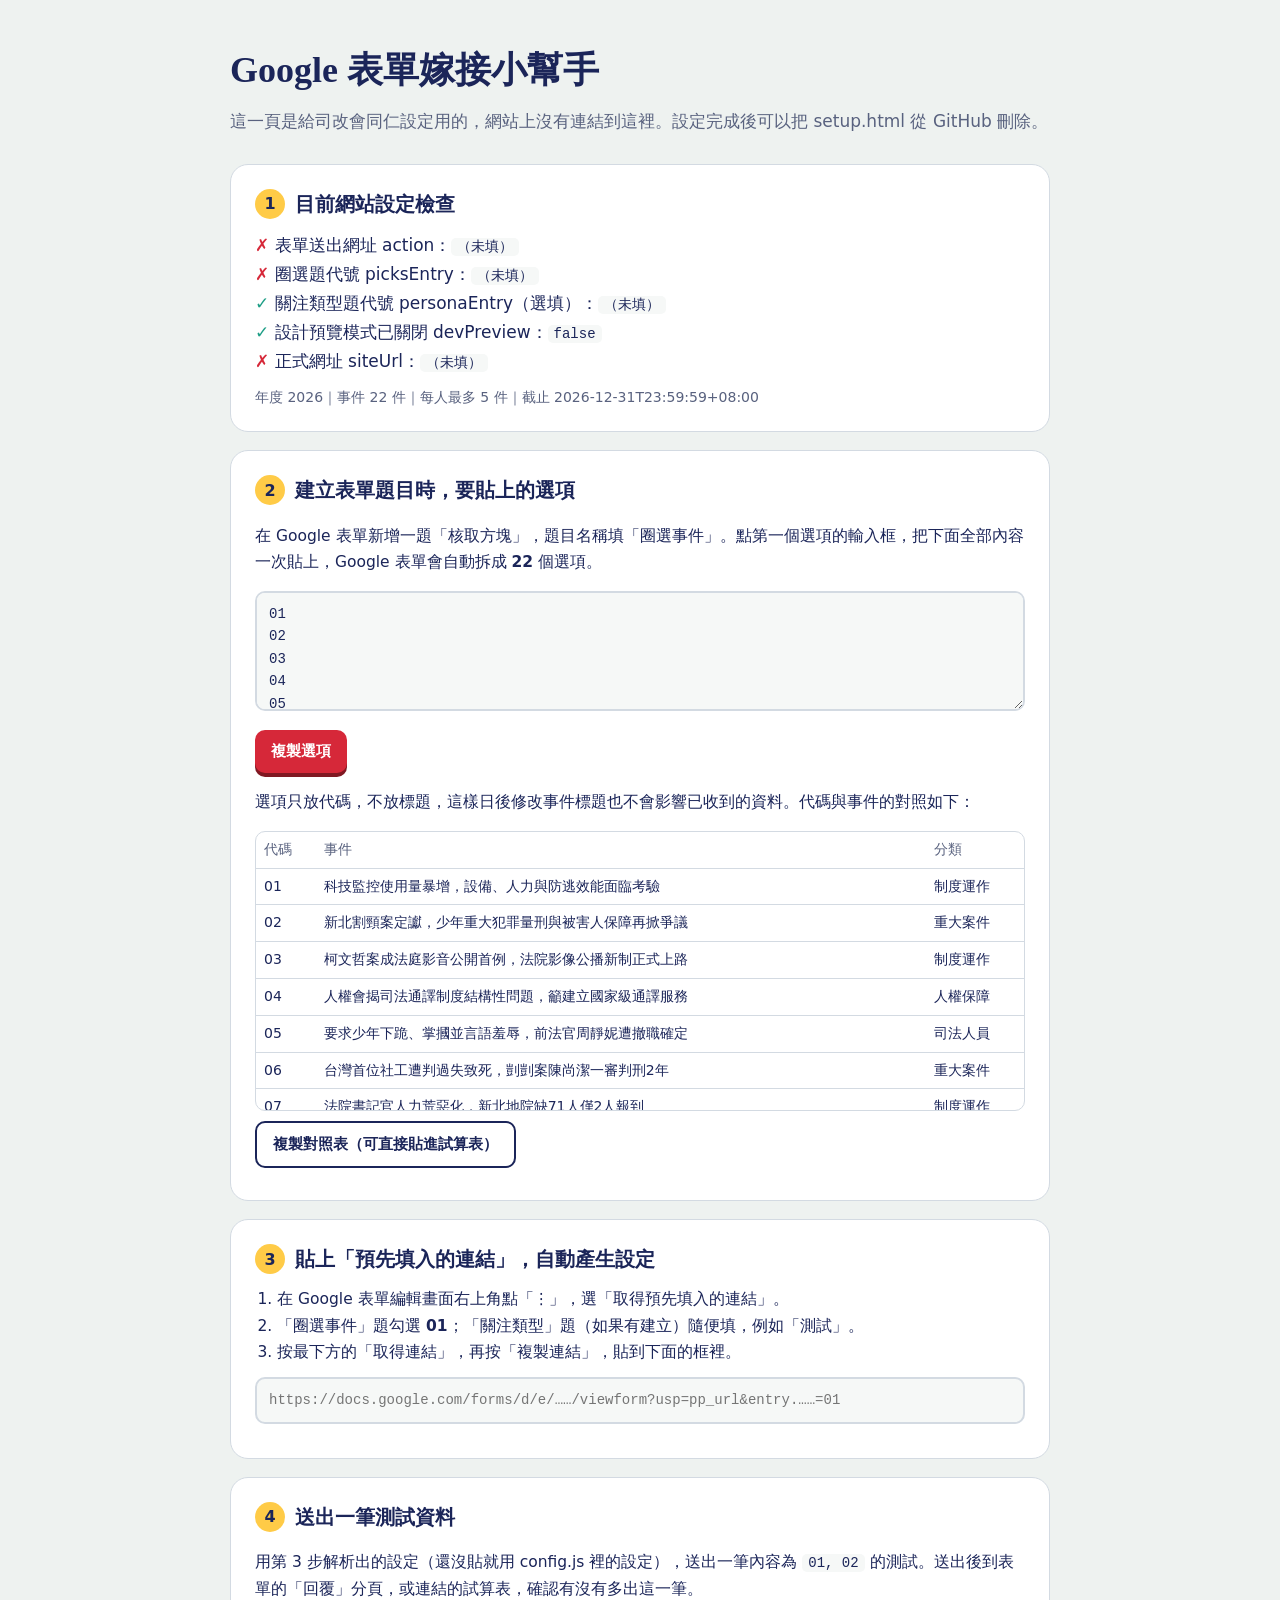
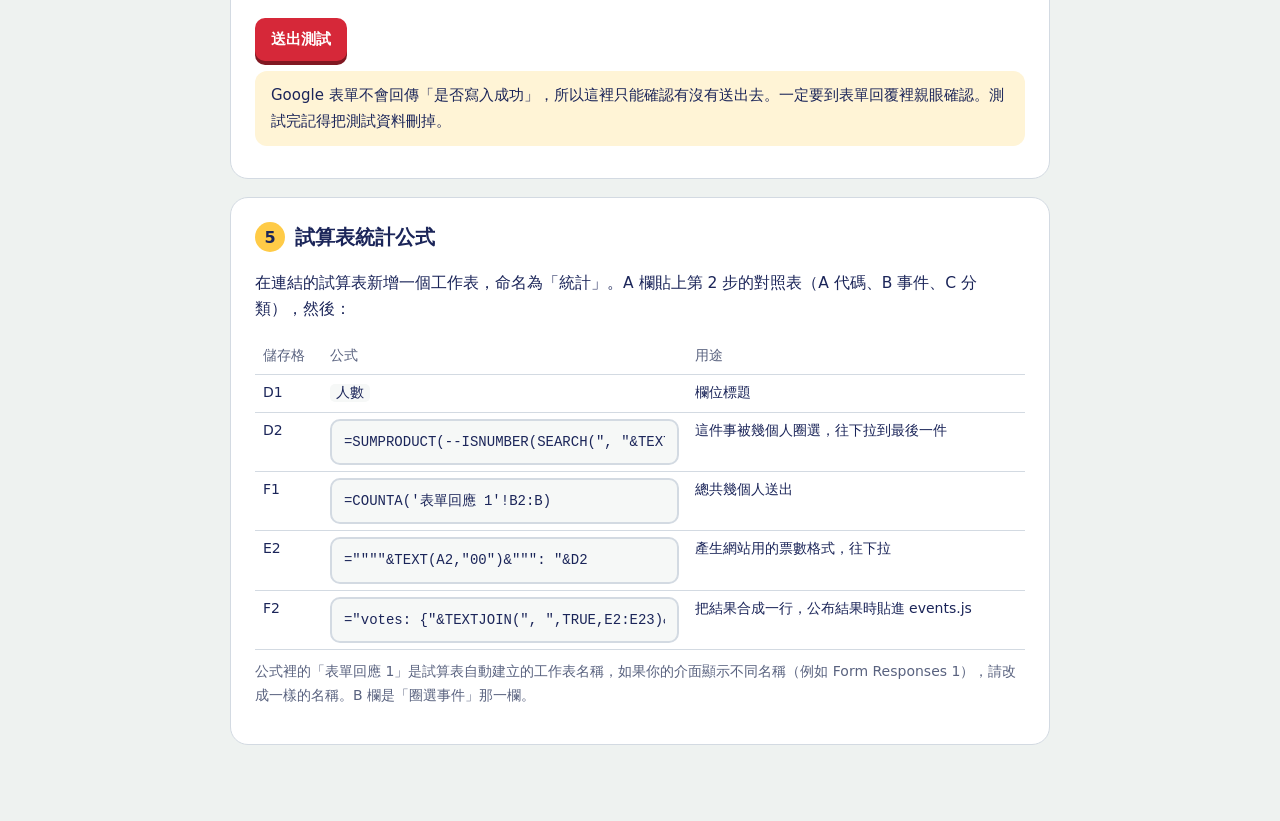
==== setup.html @ 6cf5622e "建置網站" ====
<!DOCTYPE html>
<html lang="zh-Hant-TW">
<head>
<meta charset="UTF-8">
<meta name="viewport" content="width=device-width, initial-scale=1">
<meta name="robots" content="noindex, nofollow">
<title>Google 表單嫁接小幫手（內部使用）</title>
<link rel="stylesheet" href="assets/style.css">
<style>
  body{padding:0 0 60px}
  .wrap{max-width:860px}
  h1{font-family:var(--font-hand);font-size:36px;margin:40px 0 6px}
  .lead{color:var(--muted);margin:0 0 28px}
  .step{background:var(--surface);border:1px solid var(--line);border-radius:18px;padding:22px 24px;margin:0 0 18px}
  .step h2{font-size:20px;margin:0 0 10px;display:flex;gap:10px;align-items:center}
  .step h2 .n{width:30px;height:30px;border-radius:50%;background:var(--sun);display:grid;place-items:center;font-size:16px;flex:none}
  .step p,.step li{font-size:15.5px}
  .step ol{padding-left:1.3em;margin:0 0 12px}
  textarea,input[type=text]{width:100%;font:14px/1.6 ui-monospace,Menlo,Consolas,monospace;border:2px solid var(--line);border-radius:10px;padding:10px 12px;background:var(--surface-2);color:var(--ink)}
  textarea{min-height:120px;resize:vertical}
  .row{display:flex;flex-wrap:wrap;gap:10px;margin:10px 0}
  .ok{color:var(--mint);font-weight:700}
  .bad{color:var(--stamp);font-weight:700}
  table{border-collapse:collapse;width:100%;font-size:14px}
  td,th{border-bottom:1px solid var(--line);padding:6px 8px;text-align:left;vertical-align:top}
  th{color:var(--muted);font-weight:500}
  .scroll{max-height:280px;overflow:auto;border:1px solid var(--line);border-radius:10px}
  code{background:var(--surface-2);padding:1px 6px;border-radius:5px;font-size:14px}
  .warnbox{background:#FFF4D6;border-radius:12px;padding:12px 16px;font-size:15px;margin:10px 0}
</style>
</head>
<body>
<div class="wrap">
  <h1>Google 表單嫁接小幫手</h1>
  <p class="lead">這一頁是給司改會同仁設定用的，網站上沒有連結到這裡。設定完成後可以把 setup.html 從 GitHub 刪除。</p>

  <div class="step">
    <h2><span class="n">1</span>目前網站設定檢查</h2>
    <div id="status"></div>
  </div>

  <div class="step">
    <h2><span class="n">2</span>建立表單題目時，要貼上的選項</h2>
    <p>在 Google 表單新增一題「核取方塊」，題目名稱填「圈選事件」。點第一個選項的輸入框，把下面全部內容一次貼上，Google 表單會自動拆成 <b id="nOpt"></b> 個選項。</p>
    <textarea id="opts" readonly></textarea>
    <div class="row"><button class="btn btn-primary btn-small" data-copy="opts">複製選項</button></div>
    <p>選項只放代碼，不放標題，這樣日後修改事件標題也不會影響已收到的資料。代碼與事件的對照如下：</p>
    <div class="scroll"><table id="codeTable"></table></div>
    <div class="row"><button class="btn btn-ghost btn-small" id="copyTsv">複製對照表（可直接貼進試算表）</button></div>
  </div>

  <div class="step">
    <h2><span class="n">3</span>貼上「預先填入的連結」，自動產生設定</h2>
    <ol>
      <li>在 Google 表單編輯畫面右上角點「⋮」，選「取得預先填入的連結」。</li>
      <li>「圈選事件」題勾選 <b>01</b>；「關注類型」題（如果有建立）隨便填，例如「測試」。</li>
      <li>按最下方的「取得連結」，再按「複製連結」，貼到下面的框裡。</li>
    </ol>
    <input type="text" id="prefill" placeholder="https://docs.google.com/forms/d/e/……/viewform?usp=pp_url&entry.……=01">
    <div id="parsed" style="margin-top:12px"></div>
  </div>

  <div class="step">
    <h2><span class="n">4</span>送出一筆測試資料</h2>
    <p>用第 3 步解析出的設定（還沒貼就用 config.js 裡的設定），送出一筆內容為 <code>01, 02</code> 的測試。送出後到表單的「回覆」分頁，或連結的試算表，確認有沒有多出這一筆。</p>
    <div class="row"><button class="btn btn-primary btn-small" id="testBtn">送出測試</button></div>
    <div id="testResult"></div>
    <div class="warnbox">Google 表單不會回傳「是否寫入成功」，所以這裡只能確認有沒有送出去。一定要到表單回覆裡親眼確認。測試完記得把測試資料刪掉。</div>
  </div>

  <div class="step">
    <h2><span class="n">5</span>試算表統計公式</h2>
    <p>在連結的試算表新增一個工作表，命名為「統計」。A 欄貼上第 2 步的對照表（A 代碼、B 事件、C 分類），然後：</p>
    <table>
      <tr><th>儲存格</th><th>公式</th><th>用途</th></tr>
      <tr><td>D1</td><td><code>人數</code></td><td>欄位標題</td></tr>
      <tr><td>D2</td><td><input type="text" readonly id="f1" style="min-width:300px"></td><td>這件事被幾個人圈選，往下拉到最後一件</td></tr>
      <tr><td>F1</td><td><input type="text" readonly id="f2"></td><td>總共幾個人送出</td></tr>
      <tr><td>E2</td><td><input type="text" readonly id="f3"></td><td>產生網站用的票數格式，往下拉</td></tr>
      <tr><td>F2</td><td><input type="text" readonly id="f4"></td><td>把結果合成一行，公布結果時貼進 events.js</td></tr>
    </table>
    <p style="margin-top:10px;font-size:14px;color:var(--muted)">公式裡的「表單回應 1」是試算表自動建立的工作表名稱，如果你的介面顯示不同名稱（例如 Form Responses 1），請改成一樣的名稱。B 欄是「圈選事件」那一欄。</p>
  </div>
</div>

<div class="toast" id="toast" role="status" aria-live="polite"></div>
<script src="assets/config.js"></script>
<script src="data/events.js"></script>
<script>
(function () {
  const C = window.JRF_CONFIG, Y = C.year, EV = window.JRF_DATA[Y].events;
  const $ = s => document.querySelector(s);
  const esc = s => String(s).replace(/[&<>"]/g, c => ({ "&": "&amp;", "<": "&lt;", ">": "&gt;", '"': "&quot;" }[c]));
  let toastT;
  const toast = m => { const t = $("#toast"); t.textContent = m; t.classList.add("show"); clearTimeout(toastT); toastT = setTimeout(() => t.classList.remove("show"), 2200); };
  async function copy(text) {
    try { await navigator.clipboard.writeText(text); }
    catch (e) { const ta = document.createElement("textarea"); ta.value = text; document.body.appendChild(ta); ta.select(); document.execCommand("copy"); ta.remove(); }
    toast("已複製");
  }

  /* 1. 設定檢查 */
  const f = C.googleForm || {};
  const line = (ok, label, val) => `<div>${ok ? '<span class="ok">✓</span>' : '<span class="bad">✗</span>'} ${label}：<code>${esc(val || "（未填）")}</code></div>`;
  $("#status").innerHTML =
    line(/\/formResponse$/.test(f.action || ""), "表單送出網址 action", f.action) +
    line(/^entry\.\d+$/.test(f.picksEntry || ""), "圈選題代號 picksEntry", f.picksEntry) +
    line(!f.personaEntry || /^entry\.\d+$/.test(f.personaEntry), "關注類型題代號 personaEntry（選填）", f.personaEntry) +
    line(!C.devPreview, "設計預覽模式已關閉 devPreview", String(C.devPreview)) +
    line(!!C.siteUrl, "正式網址 siteUrl", C.siteUrl) +
    `<p style="margin:10px 0 0;font-size:14px;color:var(--muted)">年度 ${Y}｜事件 ${EV.length} 件｜每人最多 ${C.maxPicks} 件｜截止 ${esc(C.deadline)}</p>`;

  /* 2. 選項與對照表 */
  const codes = EV.map(e => e.code);
  $("#opts").value = codes.join("\n");
  $("#nOpt").textContent = codes.length;
  $("#codeTable").innerHTML = `<tr><th>代碼</th><th>事件</th><th>分類</th></tr>` + EV.map(e => `<tr><td>${e.code}</td><td>${esc(e.title)}</td><td>${e.tag}</td></tr>`).join("");
  $("#copyTsv").onclick = () => copy("代碼\t事件\t分類\n" + EV.map(e => `${e.code}\t${e.title}\t${e.tag}`).join("\n"));
  document.querySelectorAll("[data-copy]").forEach(b => b.onclick = () => copy($("#" + b.dataset.copy).value));

  /* 3. 解析預先填入的連結 */
  let parsed = null;
  $("#prefill").addEventListener("input", () => {
    const raw = $("#prefill").value.trim(), out = $("#parsed");
    parsed = null;
    if (!raw) { out.innerHTML = ""; return; }
    if (/forms\.gle\//.test(raw)) { out.innerHTML = `<p class="bad">這是短網址，請貼「取得預先填入的連結」產生的完整網址（docs.google.com 開頭）。</p>`; return; }
    let u; try { u = new URL(raw); } catch (e) { out.innerHTML = `<p class="bad">看起來不是網址，請重新複製。</p>`; return; }
    const m = u.pathname.match(/^(\/forms\/(?:u\/\d+\/)?d\/e\/[^/]+)\//);
    if (!m) { out.innerHTML = `<p class="bad">網址格式不對：要是 docs.google.com/forms/d/e/…… 開頭的連結。如果網址是 /forms/d/（沒有 /e/），那是編輯網址，請改用「取得預先填入的連結」。</p>`; return; }
    const entries = {};
    u.searchParams.forEach((v, k) => { if (/^entry\.\d+$/.test(k)) (entries[k] = entries[k] || []).push(v); });
    const keys = Object.keys(entries);
    const picks = keys.find(k => entries[k].every(v => /^\d{2}$/.test(v)));
    const persona = keys.find(k => k !== picks);
    if (!picks) { out.innerHTML = `<p class="bad">找不到「圈選事件」題的代號。請確認取得連結前有勾選 01。</p>`; return; }
    parsed = { action: u.origin + m[1] + "/formResponse", picksEntry: picks, personaEntry: persona || "" };
    const snippet = `  googleForm: {\n    action: "${parsed.action}",\n    picksEntry: "${parsed.picksEntry}",\n    personaEntry: "${parsed.personaEntry}"\n  }`;
    out.innerHTML = `<p class="ok">解析成功！</p>
      <p>打開 <code>assets/config.js</code>，把 <code>googleForm: { …… }</code> 整段換成下面這段：</p>
      <textarea id="snip" readonly style="min-height:110px">${esc(snippet)}</textarea>
      <div class="row"><button class="btn btn-primary btn-small" id="copySnip">複製設定</button></div>
      ${persona ? "" : `<p style="font-size:14px;color:var(--muted)">沒有找到「關注類型」題，這是選填的，不影響使用。</p>`}`;
    $("#copySnip").onclick = () => copy(snippet);
  });

  /* 4. 測試送出 */
  $("#testBtn").onclick = async () => {
    const cfg = parsed || f;
    const r = $("#testResult");
    if (!cfg.action || !cfg.picksEntry) { r.innerHTML = `<p class="bad">還沒有表單設定，請先完成第 3 步，或在 config.js 填好。</p>`; return; }
    const body = new URLSearchParams();
    body.append(cfg.picksEntry, "01"); body.append(cfg.picksEntry, "02");
    if (cfg.personaEntry) body.append(cfg.personaEntry, "連線測試");
    try {
      await fetch(cfg.action, { method: "POST", mode: "no-cors", body });
      r.innerHTML = `<p class="ok">已送出（${new Date().toLocaleTimeString()}）。請到表單回覆確認有一筆「01, 02」${cfg.personaEntry ? "、關注類型「連線測試」" : ""}。</p>`;
    } catch (e) {
      r.innerHTML = `<p class="bad">送不出去：${esc(e.message)}。請檢查網路，或確認瀏覽器的廣告阻擋外掛沒有擋住 docs.google.com。</p>`;
    }
  };

  /* 5. 試算表公式 */
  const sheet = "'表單回應 1'";
  $("#f1").value = `=SUMPRODUCT(--ISNUMBER(SEARCH(", "&TEXT(A2,"00")&",", ", "&${sheet}!$B$2:$B&",")))`;
  $("#f2").value = `=COUNTA(${sheet}!B2:B)`;
  $("#f3").value = `=""""&TEXT(A2,"00")&""": "&D2`;
  $("#f4").value = `="votes: {"&TEXTJOIN(", ",TRUE,E2:E${EV.length + 1})&"}"`;
  ["f1", "f2", "f3", "f4"].forEach(id => $("#" + id).addEventListener("focus", e => e.target.select()));
})();
</script>
</body>
</html>
---- assets/style.css ----
/* =========================================================
   年度司法大事記｜共用樣式
   ========================================================= */
:root{
  --bg:#EEF2F0; --surface:#FFFFFF; --surface-2:#F6F8F7;
  --ink:#1B2559; --muted:#59627F; --line:#D3DAE2;
  --stamp:#D62839; --stamp-soft:#FBE3E6; --sun:#FFCB47; --mint:#1E9E86; --jrf:#3A5BD9;
  --tag-a:#DDE8FF; --tag-b:#FFE7C2; --tag-c:#D8F3EA; --tag-d:#F1E0FF; --tag-e:#FFDCDC;
  --font-hand:"LXGW WenKai TC","Kaiti TC","DFKai-SB","BiauKai",serif;
  --font-body:"Noto Sans TC","PingFang TC","Microsoft JhengHei",system-ui,sans-serif;
  --max:1120px;
  color-scheme:light;
}

*,*::before,*::after{box-sizing:border-box}
:root{padding-top:env(safe-area-inset-top,0px);padding-bottom:env(safe-area-inset-bottom,0px)}
html{scroll-padding-top:calc(76px + env(safe-area-inset-top,0px))}
body{margin:0;background:var(--bg);color:var(--ink);font-family:var(--font-body);font-size:17px;line-height:1.7;-webkit-font-smoothing:antialiased;min-height:100vh;display:flex;flex-direction:column}
body[data-page="review"]{padding-bottom:110px}
main{flex:1}
img{max-width:100%;display:block}
a{color:inherit}
button{font:inherit;color:inherit;cursor:pointer}
:focus-visible{outline:3px solid var(--sun);outline-offset:3px;border-radius:6px}
.wrap{max-width:var(--max);margin:0 auto;padding:0 20px}

/* ===== 頁首 ===== */
body::before{content:"";position:fixed;inset:0 0 auto;height:env(safe-area-inset-top,0px);z-index:30;background:var(--bg)}
.topbar{position:sticky;top:env(safe-area-inset-top,0px);z-index:20;background:color-mix(in srgb,var(--bg) 88%,transparent);backdrop-filter:blur(10px);border-bottom:1px solid var(--line)}
.topbar .wrap{display:flex;align-items:center;gap:16px;height:64px}
.brand{display:flex;align-items:center;gap:10px;text-decoration:none;font-weight:700;white-space:nowrap}
.brand svg{width:34px;height:34px;flex:none}
.brand small{display:block;font-weight:400;font-size:12px;color:var(--muted);line-height:1.2}
.nav{display:flex;gap:4px;margin-left:auto;overflow-x:auto;scrollbar-width:none}
.nav::-webkit-scrollbar{display:none}
.nav a{text-decoration:none;padding:6px 12px;border-radius:999px;font-size:15px;white-space:nowrap;color:var(--muted)}
.nav a:hover{background:var(--surface);color:var(--ink)}
.nav a[aria-current="page"]{background:var(--ink);color:var(--bg)}

/* ===== 頁面標題 ===== */
.page-head{padding-top:48px;padding-bottom:12px}
.page-title{font-family:var(--font-hand);font-weight:700;font-size:clamp(34px,5vw,52px);line-height:1.2;margin:0 0 10px}
.page-sub{color:var(--muted);margin:0;max-width:40em;font-size:18px}
section{padding:28px 0 56px}
.sec-title{font-family:var(--font-hand);font-size:clamp(26px,3.4vw,34px);font-weight:700;margin:0 0 8px;line-height:1.3}
.sec-sub{color:var(--muted);margin:0 0 22px;max-width:40em}

/* ===== 按鈕 ===== */
.btn{display:inline-flex;align-items:center;justify-content:center;gap:10px;border:0;border-radius:14px;padding:14px 26px;font-weight:700;font-size:18px;text-decoration:none;transition:transform .15s}
.btn:active{transform:translateY(2px)}
.btn-primary{background:var(--stamp);color:#fff;box-shadow:0 4px 0 color-mix(in srgb,var(--stamp) 60%,#000)}
.btn-primary:active{box-shadow:0 2px 0 color-mix(in srgb,var(--stamp) 60%,#000)}
.btn-ghost{background:var(--surface);border:2px solid var(--ink);color:var(--ink)}
.btn-small{padding:9px 16px;font-size:15px;border-radius:10px}
.btn[disabled]{opacity:.45;cursor:not-allowed;transform:none}

/* ===== 「卜」圈選章 ===== */
.stamp-svg{color:var(--stamp)}

/* ===== 首頁 Hero ===== */
.hero{padding:56px 0 40px}
.hero .wrap{display:grid;grid-template-columns:1.1fr .9fr;gap:48px;align-items:center}
.hero h1{font-family:var(--font-hand);font-weight:700;font-size:clamp(38px,5.2vw,62px);line-height:1.12;margin:0 0 20px}
.hero .lead{font-size:19px;color:var(--muted);max-width:30em;margin:0 0 28px}
.hero-meta{display:flex;flex-wrap:wrap;gap:24px;margin:28px 0 0;padding:0;list-style:none;color:var(--muted);font-size:15px}
.hero-meta b{display:block;font-family:var(--font-hand);font-size:28px;color:var(--ink);line-height:1.2}
.ballot{position:relative;background:var(--surface);border-radius:6px;padding:26px 26px 30px;transform:rotate(2deg);box-shadow:0 18px 40px -18px rgba(27,37,89,.35);border:1px solid var(--line)}
.ballot::before{content:"";position:absolute;inset:10px;border:2px solid var(--ink);border-radius:3px;pointer-events:none;opacity:.85}
.ballot-head{text-align:center;font-family:var(--font-hand);font-size:22px;font-weight:700;padding:6px 0 14px;border-bottom:2px solid var(--ink);margin:0 4px 6px}
.ballot-row{display:grid;grid-template-columns:56px 1fr 64px;align-items:center;border-bottom:1px solid var(--line);margin:0 4px;min-height:58px}
.ballot-row span:first-child{font-family:var(--font-hand);font-size:19px;text-align:center}
.ballot-row span:nth-child(2){font-size:15px;padding:0 8px}
.ballot-row .slot{height:58px;border-left:1px solid var(--line);display:grid;place-items:center}
.ballot-row:last-child{border-bottom:0}
.hero-stamp{width:50px;height:50px;animation:drop .6s cubic-bezier(.2,1.6,.4,1) .5s both}
@keyframes drop{0%{transform:scale(2.4) rotate(-25deg);opacity:0}60%{opacity:1}100%{transform:scale(1) rotate(-8deg);opacity:1}}

.how{display:grid;grid-template-columns:repeat(3,1fr);gap:16px;margin:0;padding:0;list-style:none;counter-reset:s}
.how li{background:var(--surface);border-radius:16px;padding:18px 18px 18px 64px;position:relative;counter-increment:s;border:1px solid var(--line)}
.how li::before{content:counter(s);position:absolute;left:18px;top:16px;width:32px;height:32px;border-radius:50%;background:var(--sun);color:#1B2559;font-family:var(--font-hand);font-weight:700;font-size:20px;display:grid;place-items:center}
.how b{display:block}
.how span{color:var(--muted);font-size:15px}

.doors{display:grid;grid-template-columns:repeat(3,1fr);gap:16px}
.door{display:block;text-decoration:none;background:var(--surface);border:2px solid var(--line);border-radius:20px;padding:22px;transition:border-color .2s}
.door:hover{border-color:var(--ink)}
.door .ico{font-size:34px;line-height:1}
.door h3{font-family:var(--font-hand);font-size:24px;margin:10px 0 4px}
.door p{margin:0;color:var(--muted);font-size:15px}

/* ===== 大事記（時間軸） ===== */
.notice{background:var(--sun);color:#1B2559;border-radius:14px;padding:14px 18px;margin:0 0 20px}
.notice a{font-weight:700}
.filters{display:flex;flex-wrap:wrap;gap:8px;margin:0 0 30px}
.chip{border:2px solid var(--line);background:var(--surface);border-radius:999px;padding:6px 16px;font-size:15px}
.chip[aria-pressed="true"]{border-color:var(--ink);background:var(--ink);color:var(--bg)}
.chip .n{opacity:.6;margin-left:4px;font-size:13px}
.month{display:grid;grid-template-columns:110px 1fr;gap:28px;position:relative;padding-bottom:34px}
.month::before{content:"";position:absolute;left:54px;top:70px;bottom:0;width:2px;background:var(--line)}
.month-label{position:sticky;top:calc(84px + env(safe-area-inset-top,0px));align-self:start;text-align:center}
.month-label b{display:block;font-family:var(--font-hand);font-size:46px;line-height:1.1}
.month-label small{color:var(--muted);font-size:13px}
.month-events{display:grid;gap:16px}
.ev{display:grid;grid-template-columns:240px 1fr 104px;grid-template-areas:"img body pick";background:var(--surface);border:2px solid var(--line);border-radius:18px;overflow:hidden;transition:border-color .2s}
.ev.picked{border-color:var(--stamp)}
.ev-body{grid-area:body;padding:20px 22px 20px 0}
.ev-img-btn{grid-area:img;border:0;background:none;padding:20px;align-self:start}
.ev-pick{grid-area:pick}
.ev-top{display:flex;flex-wrap:wrap;align-items:center;gap:10px;margin-bottom:6px;font-size:14px;color:var(--muted)}
.tag{padding:2px 10px;border-radius:999px;font-size:13px;color:var(--ink)}
.t-制度運作{background:var(--tag-a)} .t-修法動態{background:var(--tag-b)} .t-人權保障{background:var(--tag-c)} .t-司法人員{background:var(--tag-d)} .t-重大案件{background:var(--tag-e)}
.ev h3{font-size:20px;line-height:1.5;margin:0 0 8px}
.sum{margin:0 0 14px;color:var(--muted);font-size:16px;line-height:1.85;max-width:46em}
.sum p,.full p{margin:0 0 1em;text-indent:2em}
.sum p:last-child{margin-bottom:0}
.more{background:none;border:0;padding:0;font-size:15px;text-decoration:underline;text-underline-offset:4px;color:var(--ink);text-align:left}
.ev-pick{border:0;border-left:2px dashed var(--line);background:var(--surface-2);display:flex;flex-direction:column;align-items:center;justify-content:flex-start;padding-top:24px;gap:6px;font-size:14px;color:var(--muted)}
.ev-pick .ring{width:62px;height:62px;border-radius:50%;border:2px dashed color-mix(in srgb,var(--muted) 60%,transparent);display:grid;place-items:center}
.ev-pick:hover .ring{border-color:var(--stamp)}
.ev-pick .stamp-svg{width:62px;height:62px;transform:rotate(-8deg) scale(0);opacity:0}
.ev.picked .ev-pick{background:var(--stamp-soft);color:var(--stamp)}
.ev.picked .ev-pick .ring{border-color:transparent}
.ev.picked .ev-pick .stamp-svg{opacity:1;transform:rotate(-8deg) scale(1);animation:thump .35s cubic-bezier(.2,1.8,.4,1)}
@keyframes thump{0%{transform:rotate(-20deg) scale(1.9);opacity:0}100%{transform:rotate(-8deg) scale(1);opacity:1}}
.ev-pick[disabled]{cursor:default}
.locked-list .ev:not(.picked) .ev-pick{opacity:.45}

/* 首頁：今年的數字、主題 */
.figures{display:grid;grid-template-columns:repeat(4,1fr);gap:16px}
.fig{background:var(--surface);border:1px solid var(--line);border-radius:18px;padding:20px;text-align:left;display:flex;flex-direction:column;justify-content:flex-start}
.fig:hover{border-color:var(--ink)}
.fig b{display:block;font-family:var(--font-hand);font-size:46px;line-height:1.1;color:var(--stamp);margin-bottom:6px}
.fig span{display:block;font-size:15px;color:var(--ink);line-height:1.6}
.fig small{display:block;margin-top:10px;font-size:13px;color:var(--muted);text-decoration:underline;text-underline-offset:3px}
.topics{display:grid;grid-template-columns:repeat(5,1fr);gap:12px}
.topic{border:0;border-radius:18px;padding:18px;text-align:left;color:var(--ink)}
.topic b{display:block;font-family:var(--font-hand);font-size:24px}
.topic span{font-size:14px;color:var(--muted)}

.tray{position:fixed;left:0;right:0;bottom:0;z-index:25;background:var(--ink);color:var(--bg);padding:12px 0 calc(12px + env(safe-area-inset-bottom,0px));transition:transform .3s}
.tray.hide{transform:translateY(120%)}
.tray .wrap{display:flex;align-items:center;gap:16px}
.tray-slots{display:flex;flex-wrap:wrap;gap:8px;align-items:center}
.tray-slot{width:38px;height:38px;border-radius:50%;border:2px dashed color-mix(in srgb,var(--bg) 50%,transparent);display:grid;place-items:center}
.tray-slot.on{border:0;background:var(--surface)}
.tray-slot .stamp-svg{width:34px;height:34px;transform:rotate(-8deg)}
.tray-text{font-size:15px;line-height:1.4;flex:1;min-width:0}
.tray-text b{font-family:var(--font-hand);font-size:20px}
.tray .btn{padding:12px 22px;font-size:17px}
.tray.shake{animation:shake .4s}
@keyframes shake{20%,60%{transform:translateX(-8px)}40%,80%{transform:translateX(8px)}}

/* ===== 結果 ===== */
.locked{background:var(--surface);border:2px dashed var(--line);border-radius:20px;padding:40px 24px;text-align:center}
.locked .big{font-size:44px}
.locked h3{font-family:var(--font-hand);font-size:26px;margin:8px 0 0}
.locked p{color:var(--muted);margin:8px 0 20px}
.res-bar{display:flex;flex-wrap:wrap;align-items:center;justify-content:space-between;gap:12px;margin:0 0 16px}
.badge{font-size:13px;padding:3px 10px;border-radius:6px;background:var(--sun);color:#1B2559}
.badge.live{background:var(--mint);color:#fff}
.rank{list-style:none;margin:0;padding:0;display:grid;gap:10px}
.rank li{display:grid;grid-template-columns:52px 1fr;gap:14px;align-items:center;background:var(--surface);border-radius:14px;padding:14px 18px;border:1px solid var(--line)}
.rank .pos{font-family:var(--font-hand);font-size:28px;font-weight:700;text-align:center;line-height:1}
.rank li:nth-child(-n+3) .pos{color:var(--stamp)}
.rank li:nth-child(1){padding:20px 18px}
.rank li:nth-child(1) .pos{font-size:40px}
.r-title{display:flex;justify-content:space-between;gap:12px;font-weight:500;line-height:1.5}
.r-count{white-space:nowrap;color:var(--muted);font-variant-numeric:tabular-nums;font-size:15px}
.bar{height:10px;border-radius:99px;background:var(--surface-2);margin-top:8px;overflow:hidden}
.bar i{display:block;height:100%;width:0;border-radius:99px;background:var(--mint);transition:width 1s cubic-bezier(.2,.8,.2,1)}
.rank li.mine .bar i{background:var(--stamp)}
.mine-badge{display:inline-flex;align-items:center;gap:4px;font-size:13px;color:var(--stamp);margin-left:6px;vertical-align:middle;white-space:nowrap}
.mine-badge .stamp-svg{width:18px;height:18px}

.persona{display:grid;grid-template-columns:auto 1fr;gap:22px;align-items:center;background:var(--ink);color:var(--bg);border-radius:22px;padding:26px;margin:0 0 28px}
.persona .emoji{font-size:56px;line-height:1;width:96px;height:96px;border-radius:50%;background:var(--sun);display:grid;place-items:center}
.persona h3{font-family:var(--font-hand);font-size:32px;margin:2px 0 6px}
.persona p{margin:0 0 14px;opacity:.88}
.persona .small{font-size:14px;opacity:.7;margin:0}
.persona .acts{display:flex;flex-wrap:wrap;gap:10px}
.persona .btn-ghost{background:transparent;border-color:var(--bg);color:var(--bg)}
.persona .btn-primary{box-shadow:none}

/* 民眾 vs 司改會 */
.compare{display:grid;grid-template-columns:1fr 1fr;gap:18px}
.cmp-col{background:var(--surface);border-radius:18px;border:1px solid var(--line);padding:20px}
.cmp-col h3{font-family:var(--font-hand);font-size:24px;margin:0 0 4px}
.cmp-col .who{font-size:14px;color:var(--muted);margin:0 0 14px}
.cmp-col ol{margin:0;padding:0;list-style:none;display:grid;gap:8px}
.cmp-col li{display:grid;grid-template-columns:32px 1fr;gap:8px;align-items:start;font-size:15.5px;line-height:1.5;padding:8px 10px;border-radius:10px}
.cmp-col li .p{font-family:var(--font-hand);font-weight:700;font-size:20px;text-align:center;line-height:1.2}
.cmp-col li.both{background:color-mix(in srgb,var(--sun) 30%,transparent)}
.cmp-col.public h3{color:var(--stamp)} .cmp-col.jrf h3{color:var(--jrf)}
.cmp-legend{display:flex;align-items:center;gap:8px;font-size:14px;color:var(--muted);margin:12px 0 0}
.cmp-legend i{width:16px;height:16px;border-radius:4px;background:color-mix(in srgb,var(--sun) 50%,transparent)}
.pending{background:var(--surface);border:2px dashed var(--line);border-radius:18px;padding:22px;color:var(--muted)}
.pending b{color:var(--ink)}
.preview-flag{display:inline-block;background:var(--stamp);color:#fff;font-weight:700;padding:4px 12px;border-radius:8px;margin:0 0 14px}

/* ===== 歷年 ===== */
.years{display:flex;gap:8px;margin-bottom:22px;overflow-x:auto}
.year-tab{background:var(--surface);border-radius:12px;padding:10px 20px;font-family:var(--font-hand);font-size:22px;font-weight:700;border:2px solid var(--line);white-space:nowrap;text-decoration:none}
.year-tab[aria-selected="true"]{background:var(--sun);border-color:var(--sun);color:#1B2559}
.year-tab small{font-family:var(--font-body);font-size:12px;font-weight:400;margin-left:6px}
.panel{background:var(--surface);border-radius:20px;border:1px solid var(--line);padding:26px}
.panel .compare .cmp-col{background:var(--surface-2)}
.panel h3.sub{font-family:var(--font-hand);font-size:24px;margin:28px 0 12px}
.empty{text-align:center;padding:24px 10px;color:var(--muted)}
.empty .big{font-size:48px}
.dev-note{display:inline-block;margin-top:14px;font-size:13px;border:1px dashed var(--muted);border-radius:8px;padding:6px 10px;color:var(--muted)}

/* ===== 民調 ===== */
.poll-grid{display:grid;grid-template-columns:repeat(2,1fr);gap:18px}
.poll{background:var(--surface);border-radius:18px;border:1px solid var(--line);padding:22px}
.poll h3{font-size:18px;margin:0 0 2px;line-height:1.45}
.poll .q{font-size:14px;color:var(--muted);margin:0 0 14px}
.poll .now{font-family:var(--font-hand);font-size:46px;font-weight:700;line-height:1}
.poll .now small{font-size:15px;font-family:var(--font-body);color:var(--muted);margin-left:8px;font-weight:400}
.poll svg{width:100%;height:auto;margin-top:10px;overflow:visible}
.poll svg text{fill:var(--muted);font-size:11px;font-family:var(--font-body)}
.poll .meta{font-size:13px;color:var(--muted);margin:10px 0 0;line-height:1.6}
.poll .meta a{color:var(--muted)}
.split{display:flex;height:18px;border-radius:99px;overflow:hidden;margin:14px 0 8px;background:var(--surface-2)}
.split .yes{background:var(--mint)} .split .no{background:var(--stamp)}
.split-legend{display:flex;justify-content:space-between;font-size:15px}
.split-legend b{font-family:var(--font-hand);font-size:24px}
.explain{background:var(--ink);color:var(--bg);border-radius:22px;padding:28px}
.explain h2{font-family:var(--font-hand);font-size:30px;margin:0 0 12px}
.explain p{margin:0 0 12px;opacity:.9;max-width:52em}
.explain dl{display:grid;grid-template-columns:repeat(3,1fr);gap:16px;margin:18px 0 0}
.explain dt{font-weight:700;margin-bottom:4px}
.explain dd{margin:0;opacity:.85;font-size:15px}

/* ===== 關於 ===== */
.about{display:grid;grid-template-columns:1.2fr .8fr;gap:28px;align-items:start}
.card{background:var(--surface);border-radius:20px;padding:26px;border:1px solid var(--line)}
.card p{margin:0 0 12px}
.card h2{font-family:var(--font-hand);font-size:28px;margin:0 0 10px}
.support{background:var(--mint);color:#fff;border-radius:20px;padding:26px}
.support h3{font-family:var(--font-hand);font-size:28px;margin:0 0 8px}
.support .btn{background:#fff;color:#16594C;margin-top:8px}
.rules{margin:0;padding-left:1.2em}
.rules li{margin:0 0 8px}

/* ===== 頁尾 ===== */
footer{border-top:1px solid var(--line);padding:30px 0 24px;color:var(--muted);font-size:14px}
footer .wrap{display:flex;flex-wrap:wrap;gap:12px 28px;justify-content:space-between}

/* ===== dialog ===== */
dialog{border:0;border-radius:22px;padding:0;max-width:680px;width:calc(100% - 32px);background:var(--surface);color:var(--ink);max-height:calc(100% - 48px)}
dialog::backdrop{background:rgba(17,22,58,.55)}
.dlg-inner{padding:28px 26px 24px}
.dlg-close{position:absolute;right:14px;top:14px;width:38px;height:38px;border-radius:50%;border:1px solid var(--line);background:var(--surface);font-size:20px;line-height:1}
dialog h2{font-size:23px;line-height:1.5;margin:10px 40px 14px 0}
dialog .full{white-space:pre-line;line-height:1.9;margin:0 0 20px}
dialog .draft-note{font-size:14px;color:var(--muted);border-left:3px solid var(--sun);padding-left:10px;margin:0 0 20px}
.news{list-style:none;padding:0;margin:0 0 22px;display:grid;gap:8px}
.news li{display:grid;grid-template-columns:auto 1fr;gap:2px 12px;padding:10px 12px;background:var(--surface-2);border-radius:10px;font-size:15px}
.news .d{color:var(--muted);font-variant-numeric:tabular-nums}
.news .m{grid-column:2;color:var(--muted);font-size:13px}
.dlg-actions{display:flex;gap:10px;flex-wrap:wrap}
.ev-img{border-radius:14px;margin:0 0 16px;aspect-ratio:16/9;object-fit:cover;width:100%}
.share-preview{width:100%;max-width:300px;margin:0 auto 18px;border-radius:12px;box-shadow:0 10px 30px -10px rgba(0,0,0,.4)}

.toast{position:fixed;left:50%;bottom:calc(96px + env(safe-area-inset-bottom,0px));transform:translateX(-50%) translateY(20px);background:var(--surface);color:var(--ink);border:2px solid var(--ink);padding:10px 18px;border-radius:12px;font-size:15px;opacity:0;pointer-events:none;transition:.25s;z-index:40;max-width:calc(100% - 32px)}
.toast.show{opacity:1;transform:translateX(-50%) translateY(0)}

/* ===== RWD ===== */
@media (max-width:900px){
  .hero .wrap{grid-template-columns:1fr}
  .ballot{max-width:420px;margin:0 auto}
  .about{grid-template-columns:1fr}
  .doors{grid-template-columns:1fr}
  .topics{grid-template-columns:repeat(3,1fr)}
  .figures{grid-template-columns:1fr 1fr}
  .explain dl{grid-template-columns:1fr}
}
@media (max-width:720px){
  body{font-size:16px}
  .how{grid-template-columns:1fr}
  .poll-grid{grid-template-columns:1fr}
  .compare{grid-template-columns:1fr}
  .ev{grid-template-columns:1fr 82px}
  .ev-body{padding:18px 16px}
  .month{grid-template-columns:1fr;gap:12px}
  .month::before{display:none}
  .month-label{position:static;text-align:left;display:flex;align-items:baseline;gap:8px}
  .figures{grid-template-columns:1fr 1fr}
  .topics{grid-template-columns:1fr 1fr}
  .ev-pick .ring,.ev-pick .stamp-svg{width:54px;height:54px}
  .brand small{display:none}
  .brand span{display:none}
  .tray-slots{gap:5px}
  .tray-slot{width:30px;height:30px}
  .tray-slot .stamp-svg{width:28px;height:28px}
  .tray-text{display:none}
  .tray .btn{margin-left:auto}
  .persona{grid-template-columns:1fr;text-align:center}
  .persona .emoji{margin:0 auto}
  .persona .acts{justify-content:center}
}
@media (prefers-reduced-motion: reduce){
  *,*::before,*::after{animation:none!important;transition:none!important}
}

.mylist{list-style:none;margin:0 0 24px;padding:0;display:grid;gap:10px}
.mylist li{display:grid;grid-template-columns:44px 1fr;gap:12px;align-items:center;background:var(--surface);border:1px solid var(--line);border-radius:14px;padding:12px 16px}
.mylist .stamp-svg{width:40px;height:40px;transform:rotate(-8deg)}
.mylist small{display:block;color:var(--muted);font-size:13px}
.announce{background:var(--surface);border:2px dashed var(--line);border-radius:20px;padding:30px 24px;text-align:center}
.announce .big{font-size:44px}
.announce h3{font-family:var(--font-hand);font-size:28px;margin:8px 0 6px}
.announce p{color:var(--muted);margin:0 auto 18px;max-width:34em}
.compact{list-style:none;margin:0;padding:0}
.compact li{display:grid;grid-template-columns:64px 1fr;gap:12px;padding:10px 0;border-top:1px solid var(--line)}
.compact li:first-child{border-top:0}
.compact .mm{font-family:var(--font-hand);font-size:20px;font-weight:700}
.compact small{display:block;color:var(--muted);font-size:13px}

/* 圖片與預留框 */
.pic{display:block;width:100%;aspect-ratio:3/2;object-fit:cover;border-radius:12px;background:var(--surface-2)}
.pic-ph{display:grid;place-items:center;text-align:center;width:100%;aspect-ratio:3/2;border-radius:12px;border:2px dashed var(--line);
  background:repeating-linear-gradient(135deg,var(--surface-2) 0 12px,var(--surface) 12px 24px);color:var(--muted);font-size:13px;line-height:1.5;padding:8px}
.pic-ph b{display:block;font-size:22px;opacity:.6}
.ev-img-btn:hover .pic,.ev-img-btn:hover .pic-ph{outline:2px solid var(--ink);outline-offset:2px}

/* 彈出視窗：完整回顧 */
dialog{max-width:760px}
.d-meta{display:flex;flex-wrap:wrap;align-items:center;gap:10px;font-size:15px;color:var(--muted)}
.d-title{font-size:26px!important;line-height:1.45!important;margin:10px 40px 18px 0!important}
.d-pic{margin:0 0 22px}
.d-sec{font-family:var(--font-hand);font-size:22px;margin:26px 0 12px;padding-bottom:6px;border-bottom:2px solid var(--ink)}
.full{line-height:1.95;font-size:16.5px;margin:0}
.tl{list-style:none;margin:0;padding:0 0 0 22px;position:relative}
.tl::before{content:"";position:absolute;left:6px;top:8px;bottom:8px;width:2px;background:var(--line)}
.tl li{position:relative;padding:0 0 8px}
.tl li::before{content:"";position:absolute;left:-21px;top:14px;width:12px;height:12px;border-radius:50%;background:var(--surface);border:3px solid var(--muted);z-index:1}
.tl a{display:block;text-decoration:none;padding:8px 12px;border-radius:10px}
.tl a:hover{background:var(--surface-2)}
.tl .when{display:block;font-size:13px;color:var(--muted);margin-bottom:2px}
.tl .h{font-size:15.5px;line-height:1.6;text-decoration:underline;text-underline-offset:3px;text-decoration-color:var(--line)}
.tl .media{display:inline-block;font-size:12px;font-weight:700;padding:1px 8px;border-radius:6px;margin-left:8px;vertical-align:2px;white-space:nowrap}
.tl li.key::before{background:var(--stamp);border-color:var(--stamp);left:-22px;top:13px;width:14px;height:14px}
.tl li.key a{background:var(--stamp-soft)}
.tl li.key .h{font-weight:700;color:var(--stamp);text-decoration-color:color-mix(in srgb,var(--stamp) 40%,transparent)}
.tl li.key .when{color:var(--stamp);font-weight:700}
.keytag{display:inline-block;font-size:12px;background:var(--stamp);color:#fff;padding:0 7px;border-radius:4px;margin-left:8px;font-weight:700}
.dup{font-size:13px;color:var(--stamp);background:var(--stamp-soft);padding:2px 8px;border-radius:6px}
.nlist{list-style:none;margin:0;padding:0;display:grid;gap:8px}
.nlist a{display:grid;grid-template-columns:7.8em 1fr;gap:4px 12px;align-items:start;padding:12px 14px;border-radius:12px;background:var(--surface-2);text-decoration:none}
.nlist a:hover{background:color-mix(in srgb,var(--sun) 25%,var(--surface))}
.nlist .media{grid-row:span 2;justify-self:start;font-size:13px;font-weight:700;padding:3px 10px;border-radius:6px;white-space:nowrap}
.nlist .h{font-size:15.5px;line-height:1.55;text-decoration:underline;text-underline-offset:3px;text-decoration-color:var(--line)}
.nlist .d{font-size:13px;color:var(--muted)}
@media (max-width:720px){
  .ev{grid-template-columns:1fr 82px;grid-template-areas:"img img" "body pick"}
  .ev-img-btn{padding:14px 14px 0}
  .ev-body{padding:16px}
  .d-title{font-size:22px!important}
}
.tl li.key .media{box-shadow:inset 0 0 0 1px currentColor}

/* 事件編號 */
.ev-code{font-family:var(--font-hand);font-weight:700;font-size:16px;color:var(--ink);border:1.5px solid var(--ink);border-radius:6px;padding:0 7px;line-height:1.5}
/* 頁尾清單：編號圓章 */
.pick-chip{position:relative;width:42px;height:42px;border-radius:50%;border:2.5px solid var(--stamp);background:#fff;color:var(--stamp);
  font-family:var(--font-hand);font-weight:700;font-size:18px;line-height:1;padding:0;display:grid;place-items:center;transition:background .15s,color .15s}
.pick-chip:hover,.pick-chip:focus-visible{background:var(--stamp);color:#fff}
.pick-chip.extra{border-color:var(--sun);color:#1B2559;background:var(--sun)}
.pick-wrap{position:relative;display:inline-block}
.pick-wrap .tip{position:absolute;bottom:100%;left:-4px;padding-bottom:12px;opacity:0;transform:translateY(4px);pointer-events:none;transition:opacity .15s,transform .15s;z-index:5}
.pick-wrap:hover .tip,.pick-wrap:focus-within .tip{opacity:1;transform:none;pointer-events:auto}
.tip-box{display:block;width:max-content;max-width:min(300px,80vw);background:#fff;color:var(--ink);border:2px solid var(--ink);border-radius:10px;
  padding:8px 12px;font-family:var(--font-body);font-size:14px;font-weight:700;line-height:1.55;text-align:left;box-shadow:0 8px 20px -8px rgba(0,0,0,.35)}
.tip-box .tt{text-decoration:underline;text-underline-offset:3px;text-decoration-color:var(--line)}
.tip-box:hover{background:var(--stamp-soft)}
.tip-box small{display:block;margin-top:2px;color:var(--stamp);font-size:12px;font-weight:500}
.pick-wrap:hover .pick-chip{background:var(--stamp);color:#fff}
.pick-wrap:hover .pick-chip.extra{background:var(--sun);color:#1B2559;border-color:#1B2559}
.tray-text .warn{color:var(--sun)}
.tray.over .btn-primary{background:var(--sun);color:#1B2559;box-shadow:none}
@media (max-width:720px){.pick-chip{width:36px;height:36px;font-size:16px}}

/* 重複出現的事件：精簡灰階卡 */
.ev.repeat{background:#E4E7EC;border-color:#CDD2DA;grid-template-columns:160px 1fr 104px}
.ev.repeat .ev-img-btn{padding:14px}
.ev.repeat .pic,.ev.repeat .pic-ph{filter:grayscale(1);opacity:.75}
.ev.repeat .pic-ph{font-size:12px}
.ev.repeat .ev-body{padding:14px 18px 14px 0;align-self:center}
.ev.repeat .ev-top{margin-bottom:2px}
.ev.repeat h3{font-size:17px;margin:0}
.ev.repeat h3 .more{color:#4A5168}
.ev.repeat .ev-pick{background:#D9DDE3;padding-top:14px;justify-content:center}
.ev.repeat.picked{border-color:var(--stamp)}
.ev.repeat.picked .ev-pick{background:var(--stamp-soft)}
@media (max-width:720px){
  .ev.repeat{grid-template-columns:96px 1fr 72px;grid-template-areas:"img body pick"}
  .ev.repeat .ev-img-btn{padding:10px}
  .ev.repeat .ev-body{padding:10px 8px 10px 0}
  .ev.repeat .ev-pick .ring,.ev.repeat .ev-pick .stamp-svg{width:44px;height:44px}
}

.tl .nolink{display:block;padding:8px 12px;border-radius:10px}
.tl li.key .nolink{background:var(--stamp-soft)}
.pic-empty{background:var(--surface-2)!important}
.pic-empty .stamp-svg{width:44px;height:44px;opacity:.25;transform:rotate(-8deg)}
.door{font:inherit;color:inherit;cursor:pointer;width:100%}
.year-tab{cursor:pointer}
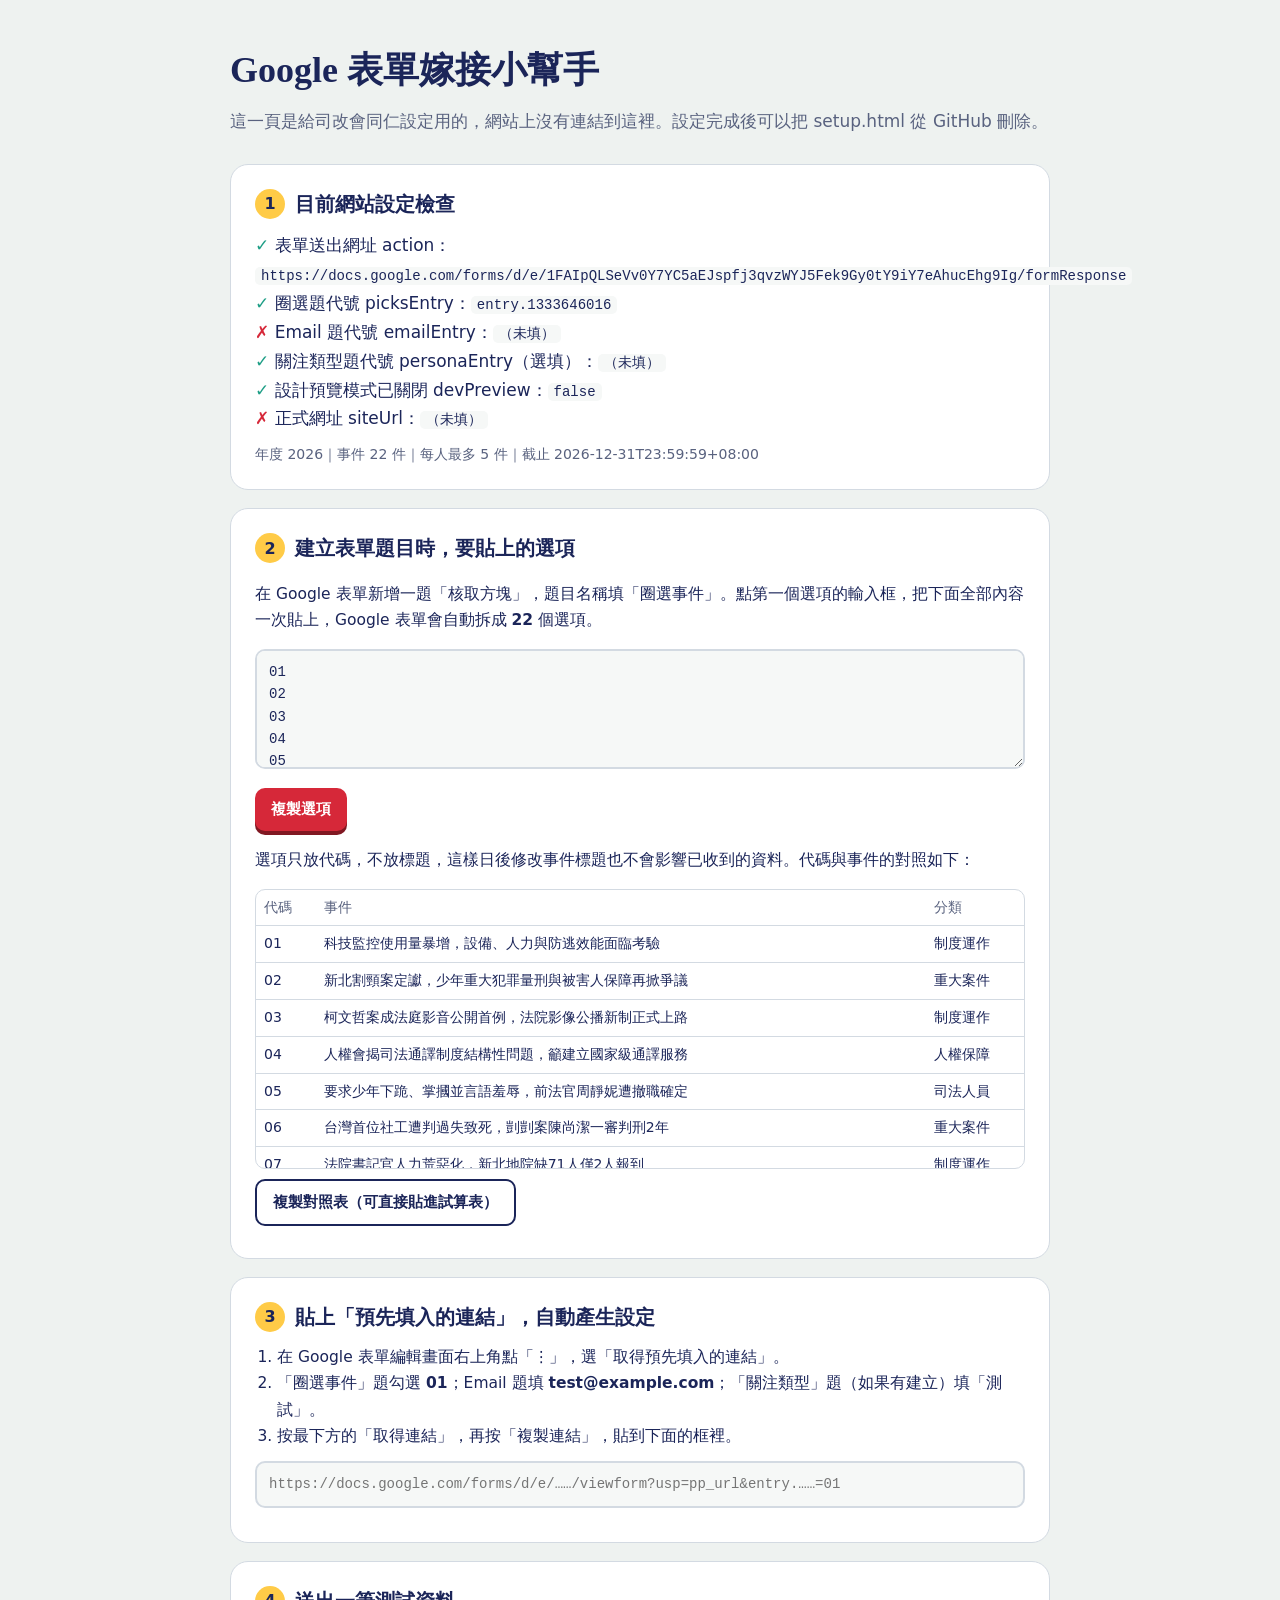
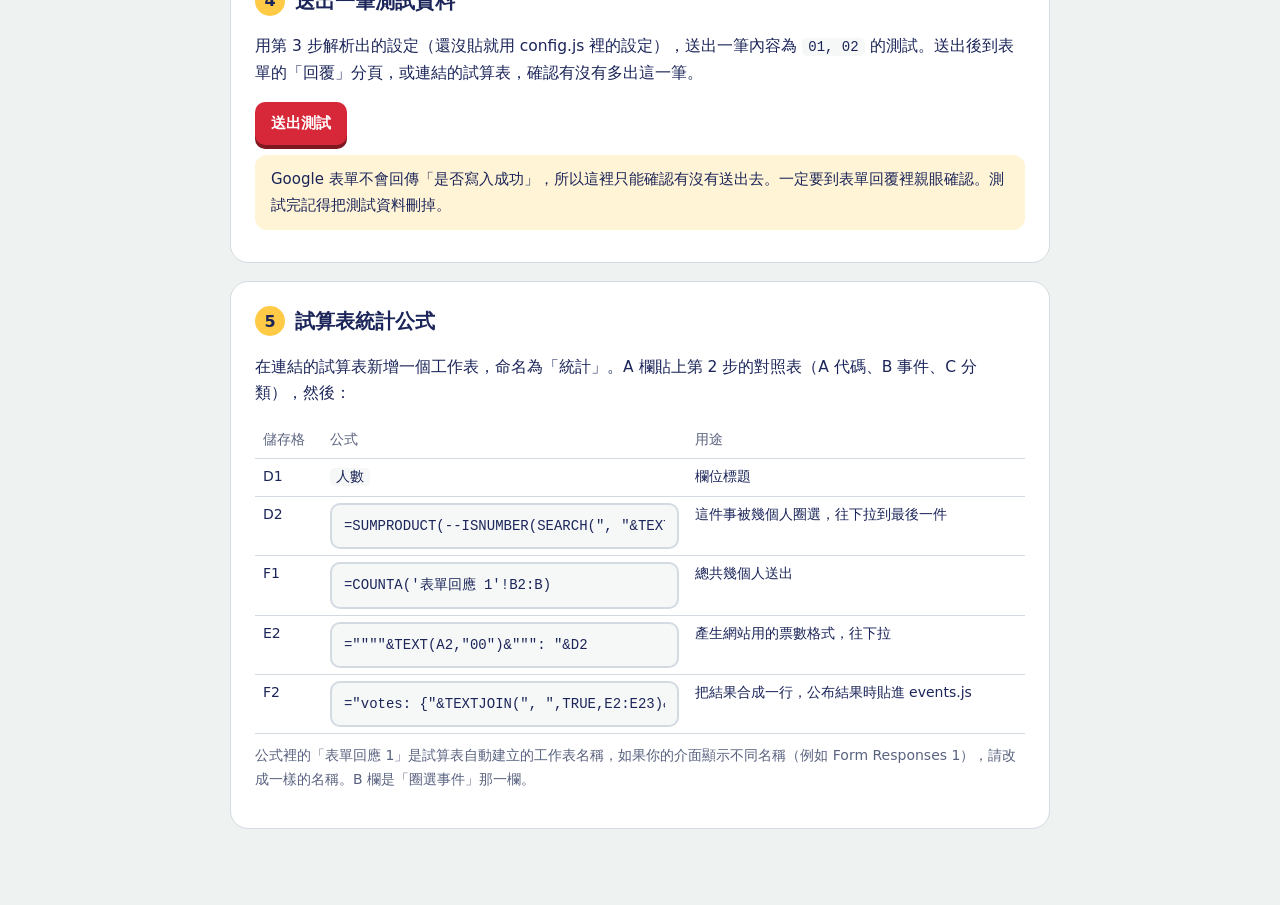
==== commit 6df933a7: "更新表單" ====
--- a/setup.html
+++ b/setup.html
@@ -53,7 +53,7 @@
     <h2><span class="n">3</span>貼上「預先填入的連結」，自動產生設定</h2>
     <ol>
       <li>在 Google 表單編輯畫面右上角點「⋮」，選「取得預先填入的連結」。</li>
-      <li>「圈選事件」題勾選 <b>01</b>；「關注類型」題（如果有建立）隨便填，例如「測試」。</li>
+      <li>「圈選事件」題勾選 <b>01</b>；Email 題填 <b>test@example.com</b>；「關注類型」題（如果有建立）填「測試」。</li>
       <li>按最下方的「取得連結」，再按「複製連結」，貼到下面的框裡。</li>
     </ol>
     <input type="text" id="prefill" placeholder="https://docs.google.com/forms/d/e/……/viewform?usp=pp_url&entry.……=01">
@@ -105,6 +105,7 @@
   $("#status").innerHTML =
     line(/\/formResponse$/.test(f.action || ""), "表單送出網址 action", f.action) +
     line(/^entry\.\d+$/.test(f.picksEntry || ""), "圈選題代號 picksEntry", f.picksEntry) +
+    line(/^entry\.\d+$/.test(f.emailEntry || ""), "Email 題代號 emailEntry", f.emailEntry) +
     line(!f.personaEntry || /^entry\.\d+$/.test(f.personaEntry), "關注類型題代號 personaEntry（選填）", f.personaEntry) +
     line(!C.devPreview, "設計預覽模式已關閉 devPreview", String(C.devPreview)) +
     line(!!C.siteUrl, "正式網址 siteUrl", C.siteUrl) +
@@ -132,10 +133,12 @@
     u.searchParams.forEach((v, k) => { if (/^entry\.\d+$/.test(k)) (entries[k] = entries[k] || []).push(v); });
     const keys = Object.keys(entries);
     const picks = keys.find(k => entries[k].every(v => /^\d{2}$/.test(v)));
-    const persona = keys.find(k => k !== picks);
+    const email = keys.find(k => k !== picks && entries[k].some(v => /^[^\s@]+@[^\s@]+\.[^\s@]+$/.test(v)));
+    const persona = keys.find(k => k !== picks && k !== email);
     if (!picks) { out.innerHTML = `<p class="bad">找不到「圈選事件」題的代號。請確認取得連結前有勾選 01。</p>`; return; }
-    parsed = { action: u.origin + m[1] + "/formResponse", picksEntry: picks, personaEntry: persona || "" };
-    const snippet = `  googleForm: {\n    action: "${parsed.action}",\n    picksEntry: "${parsed.picksEntry}",\n    personaEntry: "${parsed.personaEntry}"\n  }`;
+    if (!email) { out.innerHTML = `<p class="bad">找不到 Email 題的代號。請確認取得連結前已填入 test@example.com。</p>`; return; }
+    parsed = { action: u.origin + m[1] + "/formResponse", picksEntry: picks, emailEntry: email, personaEntry: persona || "" };
+    const snippet = `  googleForm: {\n    action: "${parsed.action}",\n    picksEntry: "${parsed.picksEntry}",\n    emailEntry: "${parsed.emailEntry}",\n    personaEntry: "${parsed.personaEntry}"\n  }`;
     out.innerHTML = `<p class="ok">解析成功！</p>
       <p>打開 <code>assets/config.js</code>，把 <code>googleForm: { …… }</code> 整段換成下面這段：</p>
       <textarea id="snip" readonly style="min-height:110px">${esc(snippet)}</textarea>
@@ -151,10 +154,11 @@
     if (!cfg.action || !cfg.picksEntry) { r.innerHTML = `<p class="bad">還沒有表單設定，請先完成第 3 步，或在 config.js 填好。</p>`; return; }
     const body = new URLSearchParams();
     body.append(cfg.picksEntry, "01"); body.append(cfg.picksEntry, "02");
+    if (cfg.emailEntry) body.append(cfg.emailEntry, "test@example.com");
     if (cfg.personaEntry) body.append(cfg.personaEntry, "連線測試");
     try {
       await fetch(cfg.action, { method: "POST", mode: "no-cors", body });
-      r.innerHTML = `<p class="ok">已送出（${new Date().toLocaleTimeString()}）。請到表單回覆確認有一筆「01, 02」${cfg.personaEntry ? "、關注類型「連線測試」" : ""}。</p>`;
+      r.innerHTML = `<p class="ok">已送出（${new Date().toLocaleTimeString()}）。請到表單回覆確認有一筆「01, 02」與 Email「test@example.com」${cfg.personaEntry ? "、關注類型「連線測試」" : ""}。</p>`;
     } catch (e) {
       r.innerHTML = `<p class="bad">送不出去：${esc(e.message)}。請檢查網路，或確認瀏覽器的廣告阻擋外掛沒有擋住 docs.google.com。</p>`;
     }
--- a/assets/style.css
+++ b/assets/style.css
@@ -29,7 +29,7 @@
 .topbar{position:sticky;top:env(safe-area-inset-top,0px);z-index:20;background:color-mix(in srgb,var(--bg) 88%,transparent);backdrop-filter:blur(10px);border-bottom:1px solid var(--line)}
 .topbar .wrap{display:flex;align-items:center;gap:16px;height:64px}
 .brand{display:flex;align-items:center;gap:10px;text-decoration:none;font-weight:700;white-space:nowrap}
-.brand svg{width:34px;height:34px;flex:none}
+.brand-logo{width:auto;height:40px;max-width:150px;object-fit:contain;flex:none}
 .brand small{display:block;font-weight:400;font-size:12px;color:var(--muted);line-height:1.2}
 .nav{display:flex;gap:4px;margin-left:auto;overflow-x:auto;scrollbar-width:none}
 .nav::-webkit-scrollbar{display:none}
@@ -254,6 +254,10 @@
 dialog h2{font-size:23px;line-height:1.5;margin:10px 40px 14px 0}
 dialog .full{white-space:pre-line;line-height:1.9;margin:0 0 20px}
 dialog .draft-note{font-size:14px;color:var(--muted);border-left:3px solid var(--sun);padding-left:10px;margin:0 0 20px}
+.email-field{display:block;font-weight:700;margin:8px 0 6px}
+.email-input{display:block;width:100%;padding:12px 14px;border:2px solid var(--line);border-radius:10px;background:var(--surface-2);color:var(--ink);font:inherit}
+.email-input:focus{border-color:var(--ink);outline:3px solid var(--sun);outline-offset:1px}
+.email-hint{margin:6px 0 18px;color:var(--muted);font-size:14px;line-height:1.5}
 .news{list-style:none;padding:0;margin:0 0 22px;display:grid;gap:8px}
 .news li{display:grid;grid-template-columns:auto 1fr;gap:2px 12px;padding:10px 12px;background:var(--surface-2);border-radius:10px;font-size:15px}
 .news .d{color:var(--muted);font-variant-numeric:tabular-nums}
@@ -289,6 +293,7 @@
   .topics{grid-template-columns:1fr 1fr}
   .ev-pick .ring,.ev-pick .stamp-svg{width:54px;height:54px}
   .brand small{display:none}
+  .brand-logo{max-width:120px;height:34px}
   .brand span{display:none}
   .tray-slots{gap:5px}
   .tray-slot{width:30px;height:30px}
